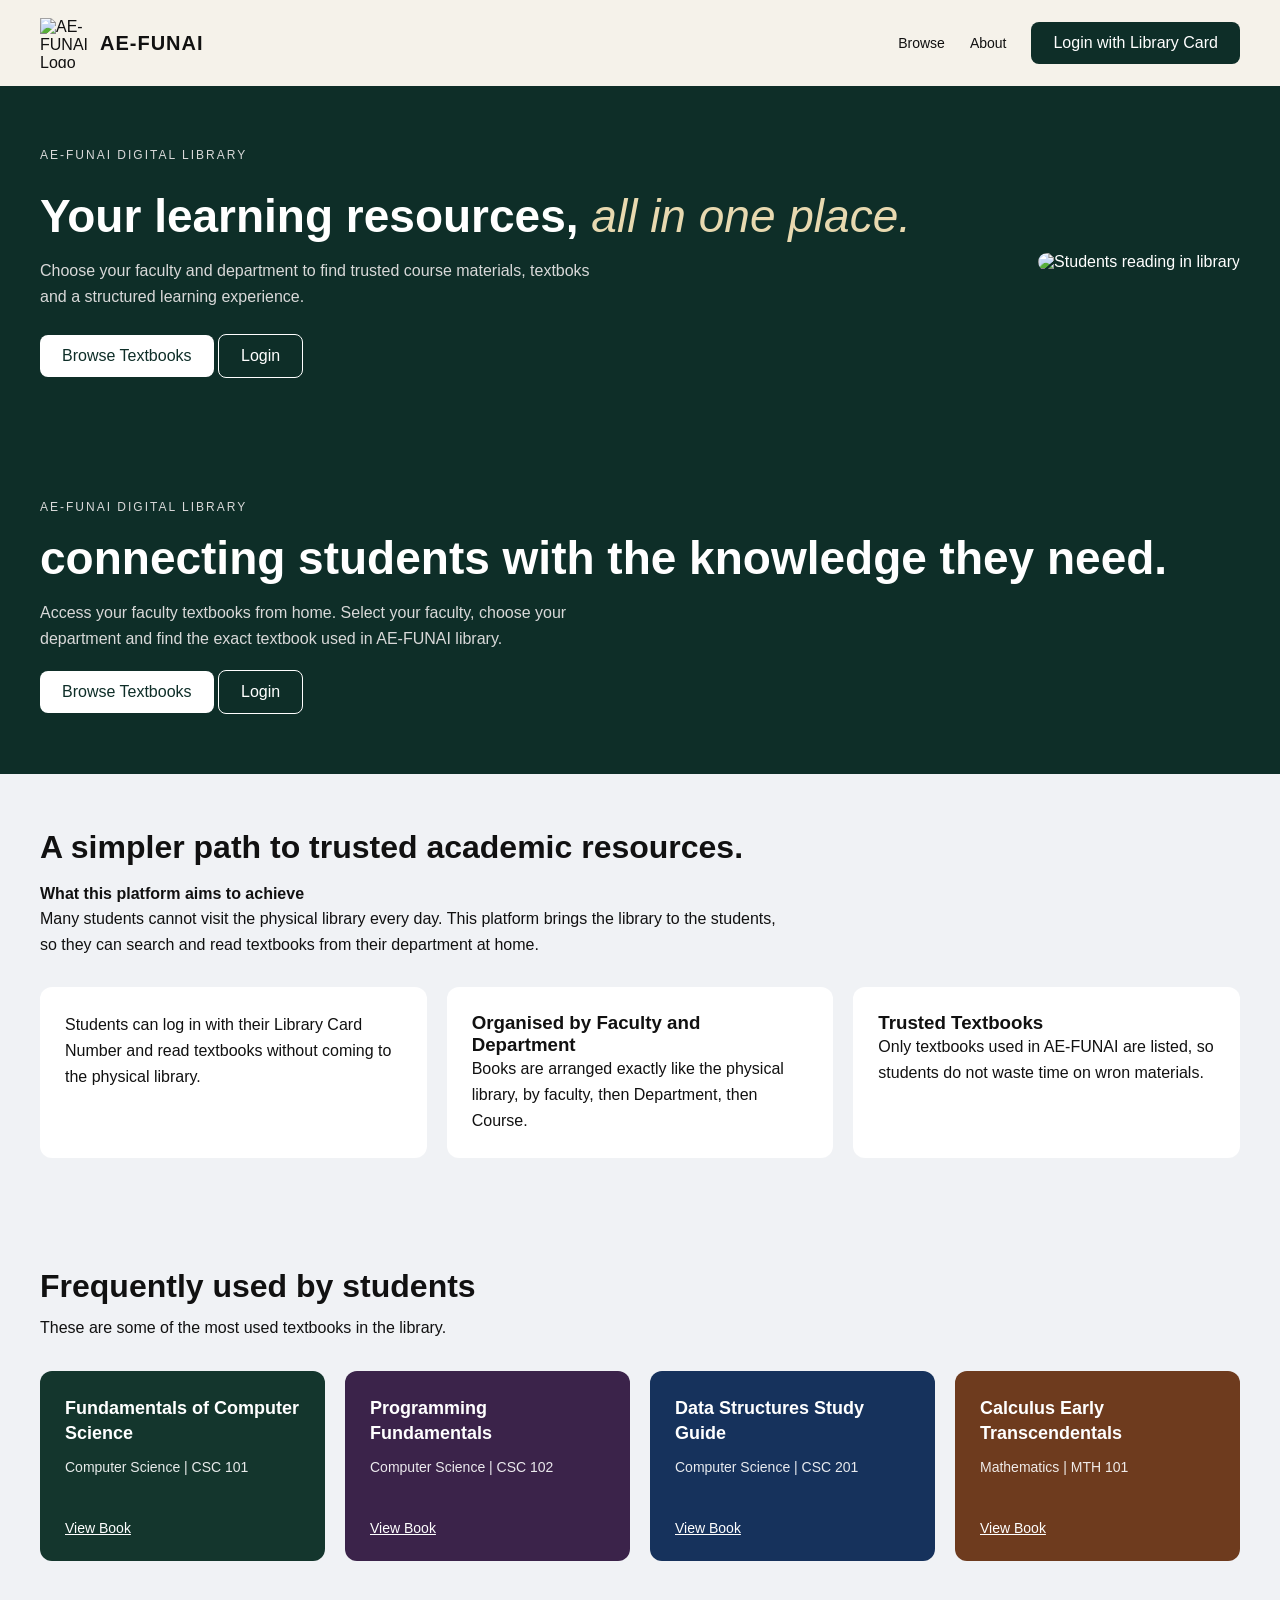
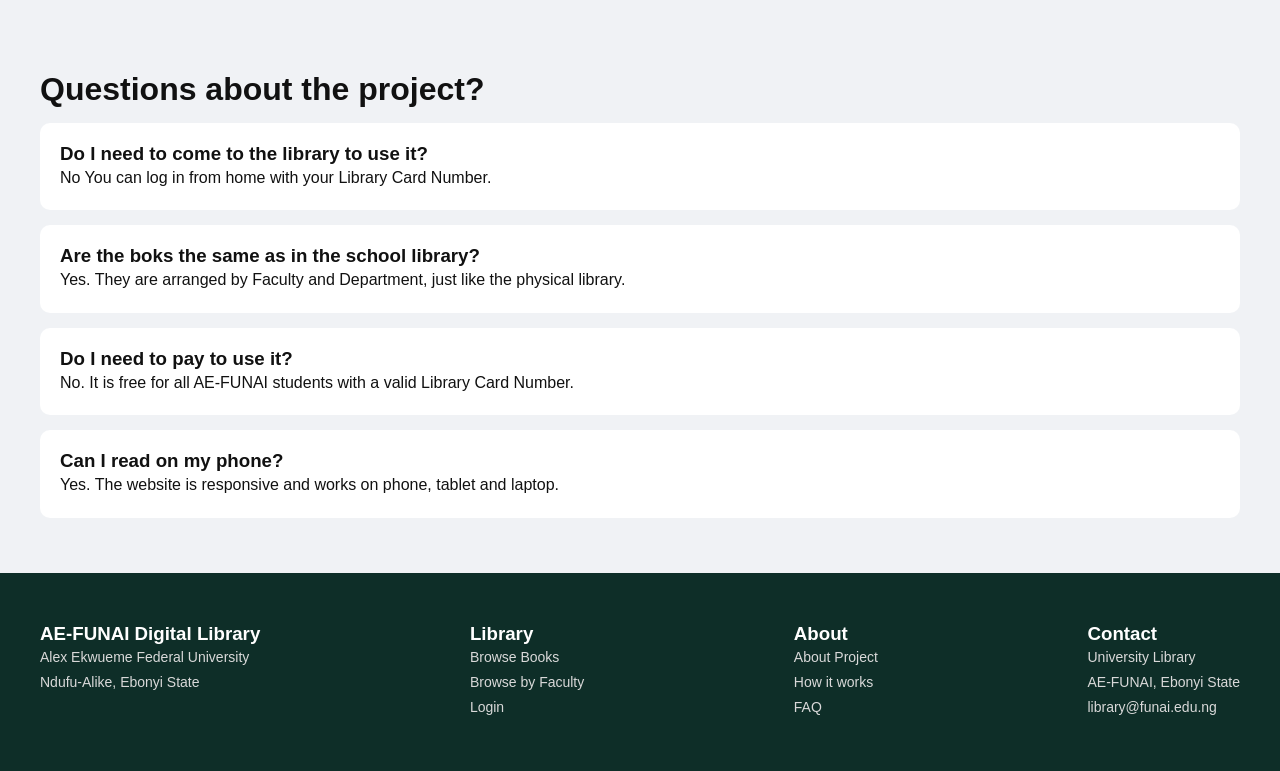
==== index.html @ 241728ab "Add files via upload" ====
<!DOCTYPE html>
<html lang="en">
<head>
    <meta charset="UTF-8">
    <meta name="viewport" content="width=device-width, initial-scale=1.0">
    <title> KENTECH | AE-FUNAI Digital Library</title>
    <meta name="description" content="AE-FUNAI Digital Library is a platform that allows students to access textbooks and learning resources from their faculty and department. by Enyi Kennedy Tochukwu">
    <link rel="stylesheet" href="style.css">
</head>
<body>
    <header>
        <div class="logo-area">
            <img src="images/funai-logo.webp" alt="AE-FUNAI Logo">
            <h2>AE-FUNAI</h2>
        </div>
        <nav>
            <a href="index.html"Home></a>
            <a href="books.html">Browse</a>
            <a href="login.html">About</a>
            <a href="login.html" class="btn-dark">Login with Library Card</a>
        </nav>
    </header>

    <section class="hero">
        <div>
            <p class="hero-small">AE-FUNAI DIGITAL LIBRARY</p>
            <h1>Your learning resources, <span>all in one place.</span></h1>
            <p>Choose your faculty and department to find trusted course materials, textboks and a structured learning experience.</p>
            <a href="books.html" class="btn-light">Browse Textbooks</a>
            <a href="login.html" class="btn-outline">Login</a>

        </div>
        <div class="hero-image">
           <img src="images/students.jpg" alt="Students reading in library"> 
        </div>
    </section>

    <section class="hero-dark">
        <p class="hero-small">AE-FUNAI DIGITAL LIBRARY</p>
        <h1>connecting students with the knowledge they need.</h1>
        <p>Access your faculty textbooks from home. Select your faculty, choose your department and find the exact textbook used in AE-FUNAI library.</p>

        <br>
        <a href="books.html" class="btn-light">Browse Textbooks</a>
        <a href="login.html" class="btn-outline">Login</a>
    </section>

    <section class="section">
        <h2>A simpler path to trusted academic resources.</h2>
        <p class="sub-title">What this platform aims to achieve</p>
        <p>Many students cannot visit the physical library every day. This platform brings  the library to the students, so they can search and read textbooks from their department at home. </p>
        <div class="about-box">
            <div class="about-card">
                <p>Students can log in with their Library Card Number and read textbooks without coming to the physical library.</p>
            </div>
            <div class="about-card">
                <h3>Organised by Faculty and Department</h3>
                <p>Books are arranged exactly like the physical library, by faculty, then Department, then Course.</p>
            </div>
            <div class="about-card"><h3>Trusted Textbooks</h3>
                <p>Only textbooks used in AE-FUNAI are listed, so students do not waste time on wron materials.</p>
            </div>
        </div>
    </section>

    <section class="section">
        <h2>Frequently used by students</h2>
        <p>These are some of the most used textbooks in the library.</p>
        <div class="book-grid">
            <div class="book-card green">
                <div><h3>Fundamentals of Computer Science</h3><p>Computer Science | CSC 101</p></div>
                <a href="books.html">View Book</a>
            </div>
            <div class="book-card purple">
                <div><h3>Programming Fundamentals</h3><p>Computer Science | CSC 102</p></div>
                <a href="books.html">View Book</a>
            </div>
            <div class="book-card blue">
                <div><h3>Data Structures Study Guide</h3><p>Computer Science | CSC 201</p></div>
                <a href="books.html">View Book</a>
            </div>
            <div class="book-card brown">
                <div><h3>Calculus Early Transcendentals</h3><p>Mathematics | MTH 101</p></div>
                <a href="books.html">View Book</a>
            </div>
        </div>
    </section>

    <section class="section">
        <h2>Questions about the project?</h2>
        <div class="faq-item">
            <h3>Do I need to come to the library to use it?</h3>
            <p>No You can log in from home with your Library Card Number.</p>
        </div>

        <div class="faq-item">
            <h3>Are the boks the same as in the school library?</h3>
            <p>Yes. They are arranged by Faculty and Department, just like the physical library.</p>
        </div>

        <div class="faq-item">
            <h3>Do I need to pay to use it?</h3>
            <p>No. It is free for all AE-FUNAI students with a valid Library Card Number.</p>
            
        </div>

        <div class="faq-item">
            <h3>Can I read on my phone?</h3>
            <p>Yes. The website is responsive and works on phone, tablet and laptop.</p>
        </div>
    </section>

    <footer>
        <div><h3>AE-FUNAI Digital Library</h3><p>Alex Ekwueme Federal University <br> Ndufu-Alike, Ebonyi State</p></div>

        <div><h3>Library</h3><a href="books.html">Browse Books</a>
        <a href="books.html">Browse by Faculty</a>
        <a href="login.html">Login</a>
        </div>
        <div><h3>About</h3>
            <a href="index.html">About Project</a>
            <a href="index.html">How it works</a>
            <a href="index.html">FAQ</a>
        </div>

        <div><h3>Contact</h3>
            <p>University Library <br> AE-FUNAI, Ebonyi State <br> library@funai.edu.ng</p>
        </div>
    </footer>
</body>
</html>
---- style.css ----
*{
    margin: 0;
    padding: 0;
    box-sizing: border-box;
    font-family: Arial,  sans-serif;
}

body{
    background: #f0f2f5;
    color: #111111;
}

header{
    display: flex;
    justify-content: space-between;
    align-items: center;
    padding: 18px 40px;
    background: #F5F2EA;
}

.logo-area{
    display: flex;
    align-items: center;
    gap: 10px;

}

.logo-area img{
    width: 50px;
    height: 50px;
    object-fit: contain;
}

nav{
    display: flex;
    align-items: center;
}

nav a{
    text-decoration: none;
    color: #111111;
    margin-left: 25px;
    font-size: 14px;
}

header h2{
    font-size: 20px;
    letter-spacing: 1px;
}

.btn-dark{
    background: #0E2E28;
    color: white;
    padding: 12px 22px;
    text-decoration: none;
    border-radius: 8px;
}

.btn-light{
    background: white;
    color: #0E2E28;
    padding: 12px 22px;
    text-decoration: none;
    border-radius: 8px;
    display: inline-block;
}

.btn-outline{
    border: 1px solid white;
    color: white;
    padding: 12px 22px;
    text-decoration: none;
    border-radius: 8px;
    display: inline-block;
}

.hero{
    background: #0E2E28;
    color: white;
    padding: 60px 40px;
    display: flex;
    justify-content: space-between;
    align-items: center;
    gap: 40px;
}

.hero-small{
    font-size: 12px;
    letter-spacing: 2px;
    color: #E8D9B0;
}

.hero h1{
    font-size: 46px;
    line-height: 1.15;
    margin: 15px 0;
}

.hero h1 span{
    font-style: italic;
    font-weight: normal;
    color: #E8D9B0;
}

.hero p{
    max-width: 550px;
    line-height: 1.6;
    margin-bottom: 25px;
    color:#D9D9D9;
}

.hero-image img{
    width: 100%;
    max-width: 480px;
    border-radius: 16px;
}

.hero-dark{
    background: #0E2E28;
    color: white;   
    padding: 60px 40px;
}

.hero-dark h1{
    font-size: 46px;
    line-height: 1.15;
    margin: 15px 0;
}

.hero-dark p{
    max-width: 600px;
    line-height: 1.6;
    color:#D9D9D9;
}

.section{
    padding: 55px 40px;
}

.section h2{
    font-size: 32px;
    margin-bottom: 10px;
}

.section p{
    line-height: 1.6;
    max-width: 750px;
}

.sub-title{
    font-weight:bold;
    margin-top: 15px;
}

.about-box{
    display: flex;
    gap: 20px;
    margin-top: 30px;
}

.about-card{
    background:white;
    padding: 25px;
    border-radius: 12px;
    flex: 1;
}

.faculty-grid{
    display: grid;
    grid-template-columns: repeat(4, 1fr);
    gap: 20px;
    margin-top: 30px;

}

.faculty-card{
    background: white;
    padding: 25px;
    border-radius: 12px;
    border: 1px solid #E0D9C8;
    text-decoration: none;
    color: inherit;
    display: block;
}

.book-grid{
    display: grid;
    grid-template-columns: repeat(4, 1fr);
    gap: 20px;
    margin-top: 30px;
}

.book-card{
    color: white;
    padding: 25px;
    border-radius: 12px;
    min-height: 190px;
    display: flex;
    flex-direction: column;
    justify-content: space-between;
}

.book-card h3{
    font-size: 18px;
    margin-bottom: 10px;
    line-height: 1.4;
}

.book-card.green {background-color: #14362d;}
.book-card.darkgreen {background-color: #0e2e28;}
.book-card.purple {background-color: #3b234a;}
.book-card.blue {background-color: #16325c;}
.book-card.brown {background-color: #6e3b1e;}
.book-card.red {background-color: #5c1d24;}

.book-card p{
    font-size: 14px;
    opacity: 0.9;
}

.book-card a{
    color: white;
    font-size: 14px;
    margin-top: 15px;
    display: inline-block;
}

.login-page{
    display: flex;
    min-height: 100vh;
}

.login-left{
    width: 50%;
    background: #0E2E28;
    color: white;
    padding: 50px;
    display: flex;
    flex-direction: column;
    justify-content: space-between;
}

.login-left h1{
    font-size: 30px;
    line-height: 1.5;
    margin-top: 60px;
    font-style: italic;
}

.login-right{
    width: 100%;
    background: white;
    padding: 50px;
    display: flex;
    flex-direction: column;
    justify-content: center;
    text-align: center;
}

.login-right input{
    width: 100%;
    padding: 14px;
    margin: 10px 0 20px 0;
    border: 1px solid #ccc;
    border-radius: 8px;

}

.login-right h2{font-size: 30px;}
.login-right p{color: #555555; margin: 10px 0 25px 0;
}

.login-right label{
    font-weight: bold;
    font-size: 14px;
}


 .btn-dark{
    width: 100%;
    text-align: center;
    cursor: pointer;
    font-size: 16px;
}

.faq-item{
    background: white;
    padding: 20px;
    border-radius: 10px;
    margin-top: 15px;
}

footer{
    background: #0E2E28;
    color: white;
    padding: 50px 40px;
    display: flex;
    justify-content: space-between;
    gap: 30px;
}

footer p, footer a{
    color: #D9D9D9;
    font-size: 14px;
    line-height: 1.8;
    text-decoration: none;
    display: block;
}

.search-bar{
    margin-top: 25px;
}

.search-bar input{
    padding: 14px;
    width: 100%;
    max-width: 500px;
    border: 1px solid #ccc;
    border-radius: 8px;
}

@media (max-width: 700px){
    header{padding:18px 20px; flex-direction: column; gap: 15px;}
    .hero{
        flex-direction: column;
        padding: 40px 20px;
    }
    .hero h1, .hero-dark h1{
        font-size: 30px;}
    .section{padding: 40px 20px;}
    .faculty-grid, .book-grid{grid-template-columns: 1fr;}
    .about-box{flex-direction: column;}
    .login-page{flex-direction: column;}
    .login-left, .login-right{width: 100%;}
    footer{flex-direction: column; padding: 40px 20px;}
    }
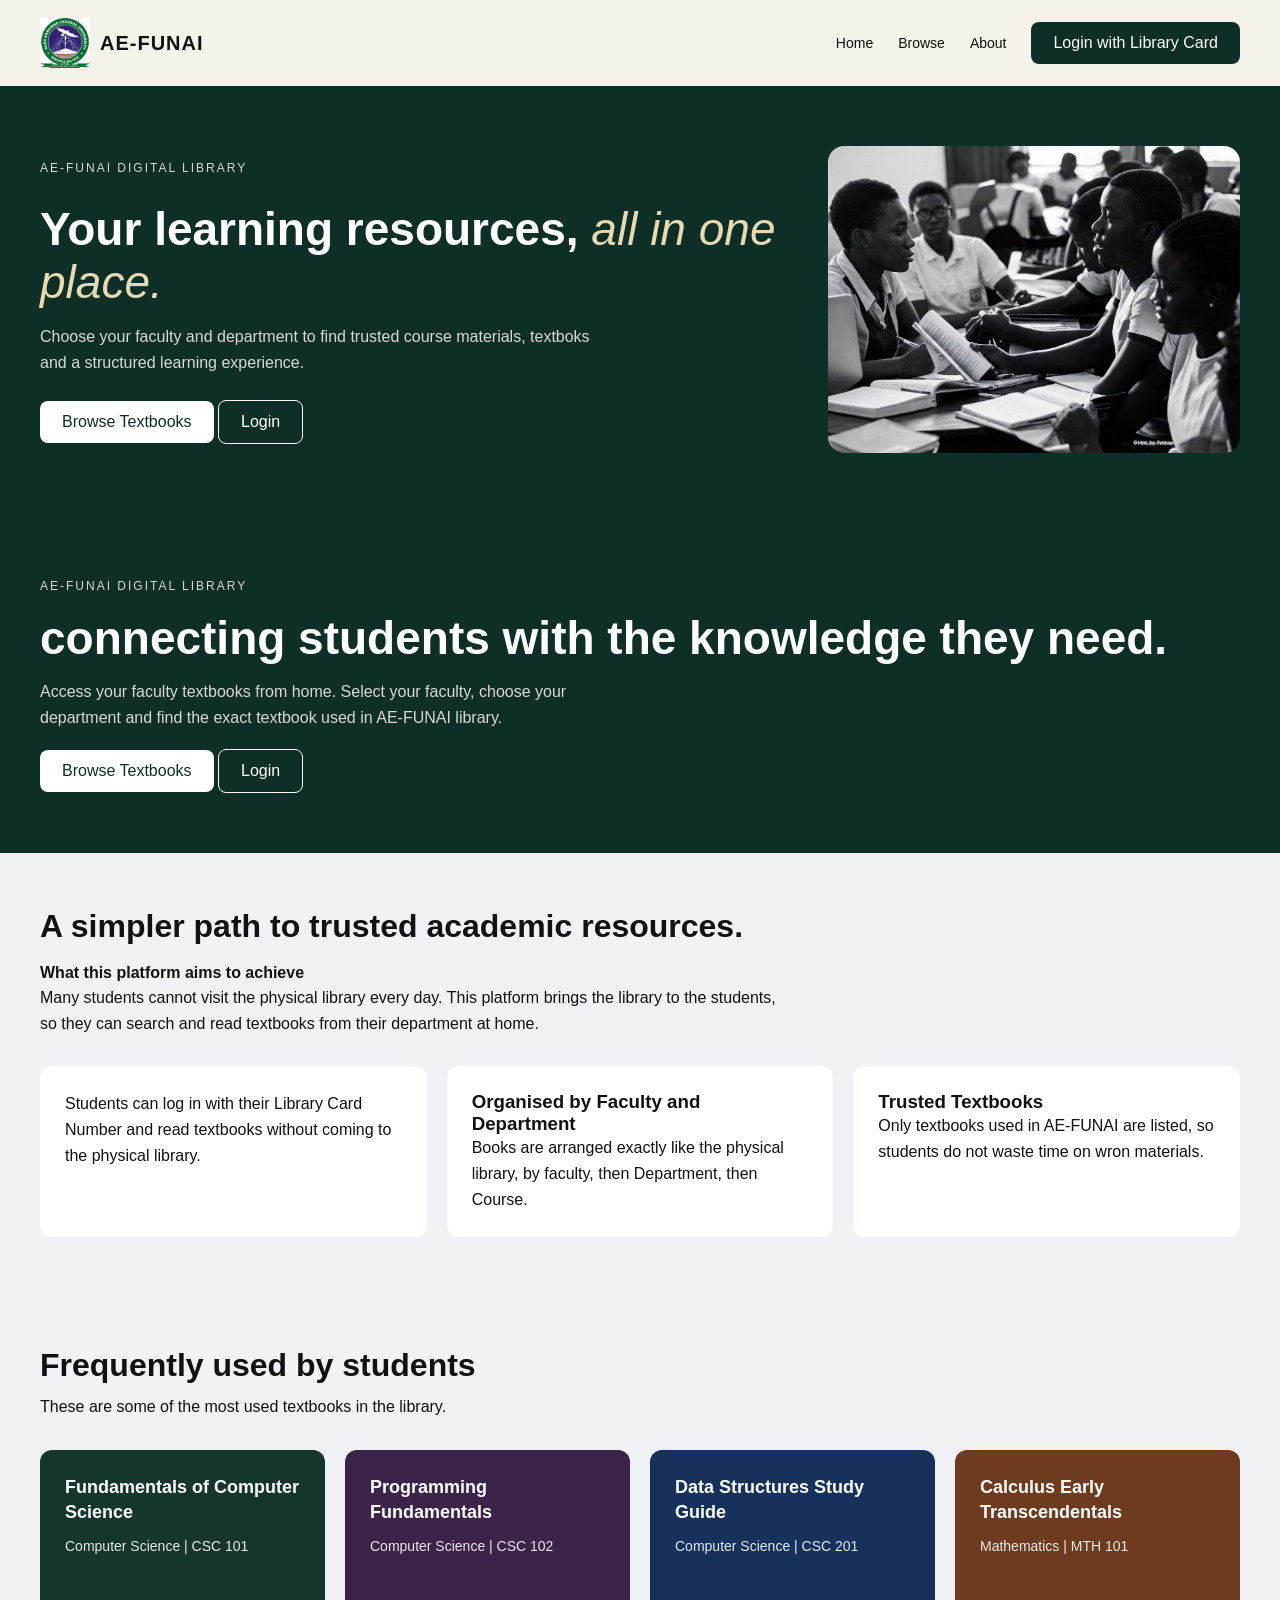
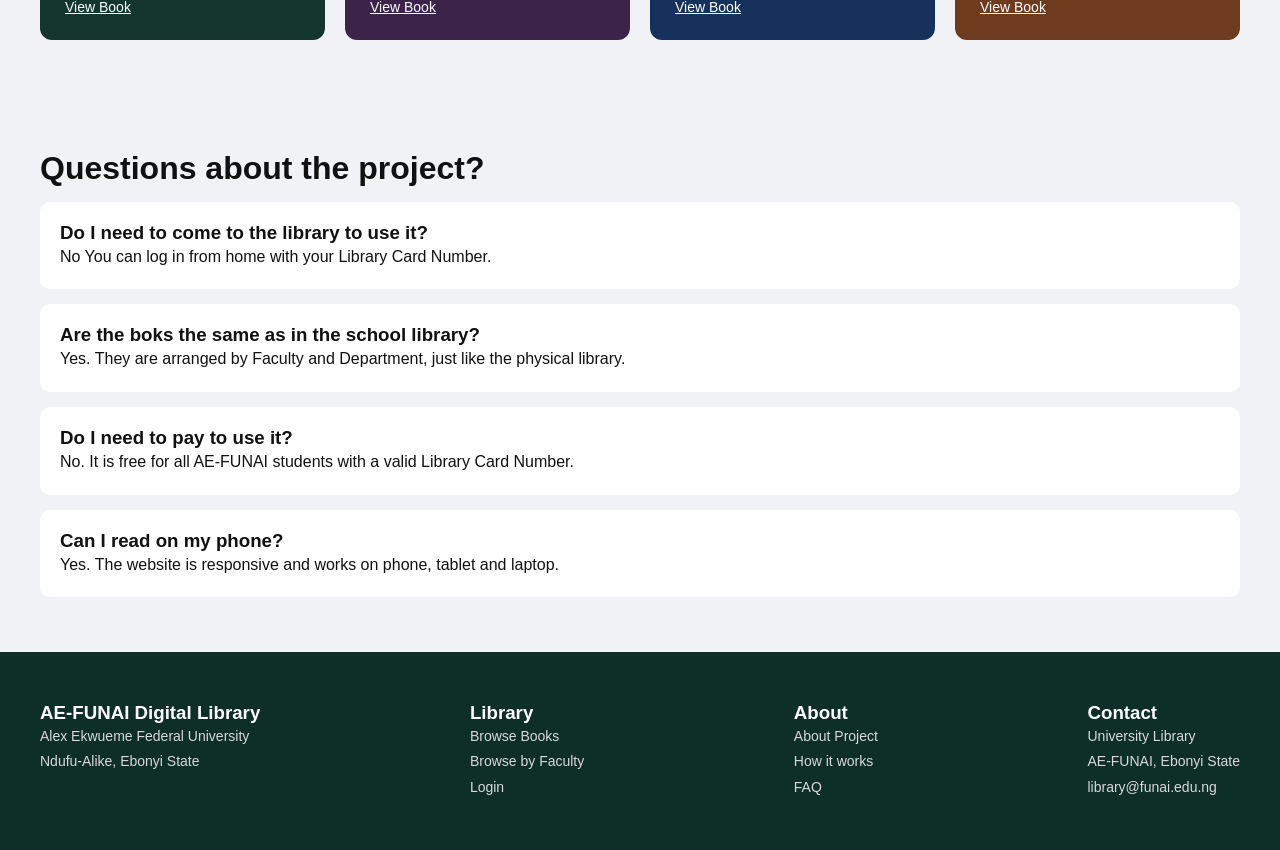
==== commit 4a5a5524: "Add files via upload" ====
--- a/index.html
+++ b/index.html
@@ -10,11 +10,11 @@
 <body>
     <header>
         <div class="logo-area">
-            <img src="images/funai-logo.webp" alt="AE-FUNAI Logo">
+            <img src="funai-logo.webp" alt="AE-FUNAI Logo">
             <h2>AE-FUNAI</h2>
         </div>
         <nav>
-            <a href="index.html"Home></a>
+            <a href="index.html">Home</a>
             <a href="books.html">Browse</a>
             <a href="login.html">About</a>
             <a href="login.html" class="btn-dark">Login with Library Card</a>
@@ -31,7 +31,7 @@
 
         </div>
         <div class="hero-image">
-           <img src="images/students.jpg" alt="Students reading in library"> 
+           <img src="students.jpg" alt="Students reading in library"> 
         </div>
     </section>
 
